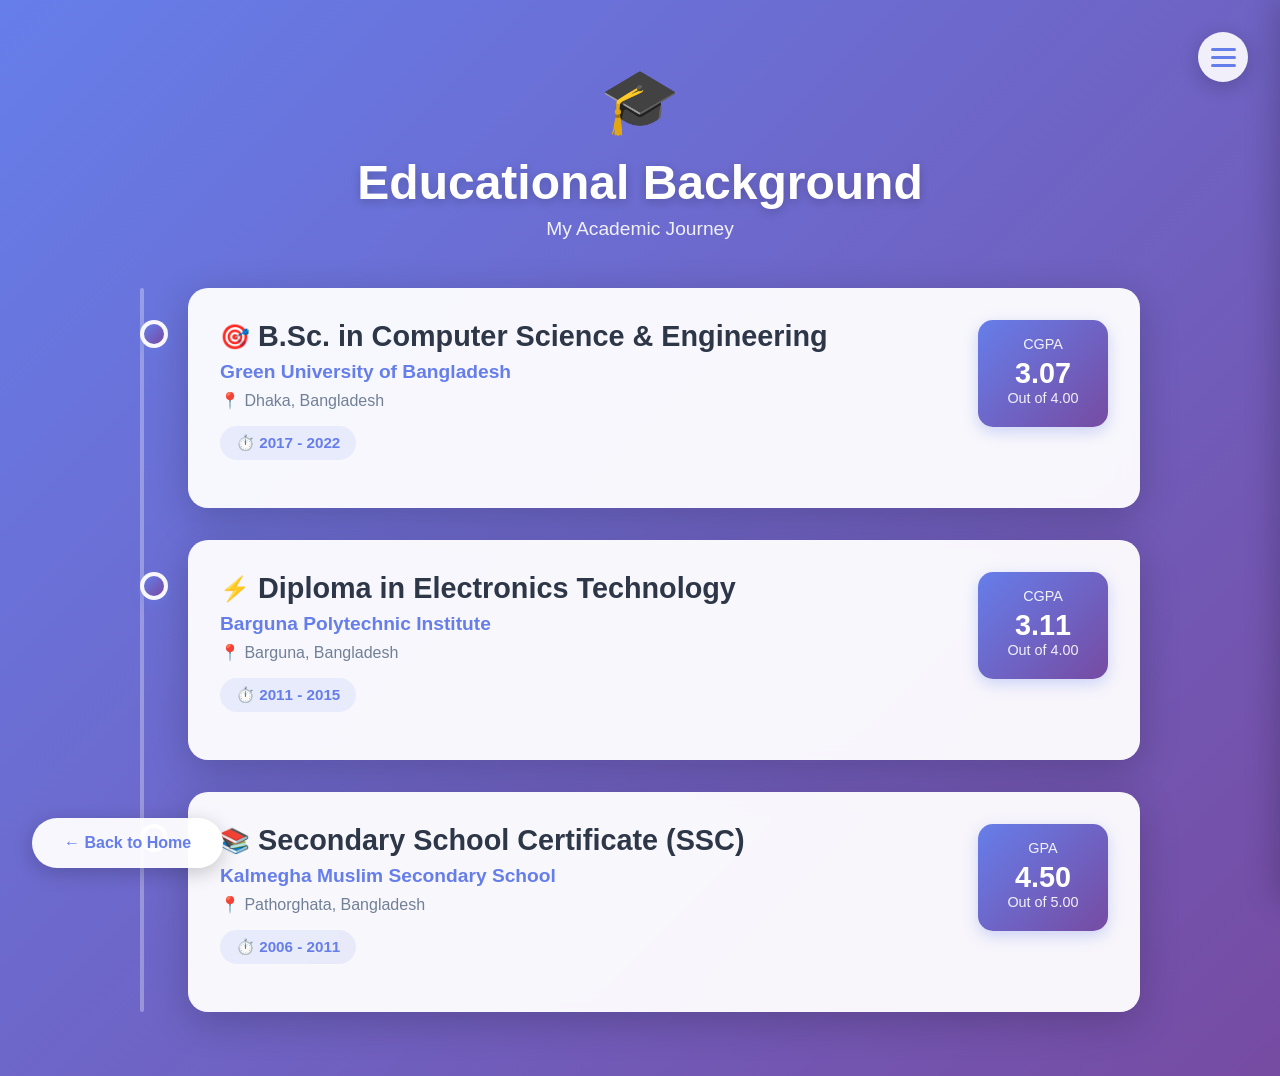
==== education.html @ d60cd069 "add education section" ====
<!DOCTYPE html>
<html lang="en">
<head>
  <meta charset="UTF-8">
  <meta name="viewport" content="width=device-width, initial-scale=1.0">
  <title>Education | Mithun Chandra Howlader</title>
  <style>
    * {
      margin: 0;
      padding: 0;
      box-sizing: border-box;
    }

    body {
      font-family: 'Segoe UI', Tahoma, Geneva, Verdana, sans-serif;
      background: linear-gradient(135deg, #667eea 0%, #764ba2 100%);
      min-height: 100vh;
      padding: 2rem;
    }

    /* Menu Toggle Button */
    .menu-toggle {
      position: fixed;
      top: 2rem;
      right: 2rem;
      width: 50px;
      height: 50px;
      background: rgba(255, 255, 255, 0.9);
      border-radius: 50%;
      display: flex;
      flex-direction: column;
      align-items: center;
      justify-content: center;
      gap: 5px;
      cursor: pointer;
      z-index: 1001;
      box-shadow: 0 5px 20px rgba(0, 0, 0, 0.2);
      transition: all 0.3s;
    }

    .menu-toggle:hover {
      transform: scale(1.1);
    }

    .menu-toggle span {
      width: 25px;
      height: 3px;
      background: #667eea;
      border-radius: 3px;
      transition: all 0.3s;
    }

    .menu-toggle.active span:nth-child(1) {
      transform: rotate(45deg) translate(8px, 8px);
    }

    .menu-toggle.active span:nth-child(2) {
      opacity: 0;
    }

    .menu-toggle.active span:nth-child(3) {
      transform: rotate(-45deg) translate(7px, -7px);
    }

    /* Sidebar Menu */
    .sidebar {
      position: fixed;
      top: 0;
      right: -350px;
      width: 350px;
      height: 100vh;
      background: rgba(255, 255, 255, 0.98);
      backdrop-filter: blur(10px);
      box-shadow: -5px 0 30px rgba(0, 0, 0, 0.2);
      z-index: 1000;
      transition: right 0.4s cubic-bezier(0.68, -0.55, 0.265, 1.55);
      padding: 5rem 2rem 2rem;
      overflow-y: auto;
    }

    .sidebar.active {
      right: 0;
    }

    .sidebar nav ul {
      list-style: none;
    }

    .sidebar nav ul li {
      margin-bottom: 1.5rem;
    }

    .sidebar nav ul li a {
      text-decoration: none;
      color: #2d3748;
      font-size: 1.2rem;
      font-weight: 600;
      display: block;
      padding: 1rem;
      border-radius: 10px;
      transition: all 0.3s;
      position: relative;
      overflow: hidden;
    }

    .sidebar nav ul li a::before {
      content: '';
      position: absolute;
      left: 0;
      top: 0;
      width: 0;
      height: 100%;
      background: linear-gradient(135deg, #667eea 0%, #764ba2 100%);
      transition: width 0.3s;
      z-index: -1;
    }

    .sidebar nav ul li a:hover::before {
      width: 100%;
    }

    .sidebar nav ul li a:hover {
      color: white;
      transform: translateX(10px);
    }

    .sidebar nav ul li a.active {
      background: linear-gradient(135deg, #667eea 0%, #764ba2 100%);
      color: white;
    }

    /* Overlay */
    .overlay {
      position: fixed;
      top: 0;
      left: 0;
      width: 100%;
      height: 100%;
      background: rgba(0, 0, 0, 0.5);
      opacity: 0;
      visibility: hidden;
      transition: all 0.3s;
      z-index: 999;
    }

    .overlay.active {
      opacity: 1;
      visibility: visible;
    }

    /* Page Container */
    .container {
      max-width: 1000px;
      margin: 0 auto;
      padding-top: 2rem;
    }

    /* Page Header */
    .page-header {
      text-align: center;
      margin-bottom: 3rem;
      animation: fadeInDown 0.8s ease-out;
    }

    .page-header h1 {
      font-size: 3rem;
      color: white;
      margin-bottom: 0.5rem;
      text-shadow: 0 3px 10px rgba(0, 0, 0, 0.2);
    }

    .page-header .icon {
      font-size: 4rem;
      margin-bottom: 1rem;
      animation: bounce 2s infinite;
    }

    @keyframes bounce {
      0%, 100% { transform: translateY(0); }
      50% { transform: translateY(-10px); }
    }

    .page-header p {
      color: rgba(255, 255, 255, 0.9);
      font-size: 1.2rem;
    }

    @keyframes fadeInDown {
      from {
        opacity: 0;
        transform: translateY(-30px);
      }
      to {
        opacity: 1;
        transform: translateY(0);
      }
    }

    /* Education Timeline */
    .education-timeline {
      position: relative;
      padding-left: 3rem;
    }

    .education-timeline::before {
      content: '';
      position: absolute;
      left: 0;
      top: 0;
      bottom: 0;
      width: 4px;
      background: rgba(255, 255, 255, 0.3);
      border-radius: 2px;
    }

    /* Education Card */
    .education-card {
      background: rgba(255, 255, 255, 0.95);
      backdrop-filter: blur(10px);
      padding: 2rem;
      border-radius: 20px;
      margin-bottom: 2rem;
      box-shadow: 0 10px 40px rgba(0, 0, 0, 0.2);
      position: relative;
      transition: all 0.3s;
      animation: fadeInUp 0.8s ease-out;
      animation-fill-mode: both;
    }

    .education-card:nth-child(1) { animation-delay: 0.1s; }
    .education-card:nth-child(2) { animation-delay: 0.3s; }
    .education-card:nth-child(3) { animation-delay: 0.5s; }

    @keyframes fadeInUp {
      from {
        opacity: 0;
        transform: translateY(30px);
      }
      to {
        opacity: 1;
        transform: translateY(0);
      }
    }

    .education-card:hover {
      transform: translateY(-5px);
      box-shadow: 0 15px 50px rgba(102, 126, 234, 0.4);
    }

    .education-card::before {
      content: '';
      position: absolute;
      left: -3rem;
      top: 2rem;
      width: 20px;
      height: 20px;
      background: linear-gradient(135deg, #667eea 0%, #764ba2 100%);
      border-radius: 50%;
      border: 4px solid rgba(255, 255, 255, 0.95);
      box-shadow: 0 3px 10px rgba(102, 126, 234, 0.5);
    }

    .degree-header {
      display: flex;
      justify-content: space-between;
      align-items: start;
      margin-bottom: 1rem;
      flex-wrap: wrap;
      gap: 1rem;
    }

    .degree-info h2 {
      font-size: 1.8rem;
      color: #2d3748;
      margin-bottom: 0.5rem;
      display: flex;
      align-items: center;
      gap: 0.5rem;
    }

    .degree-icon {
      font-size: 1.5rem;
    }

    .institution {
      color: #667eea;
      font-size: 1.2rem;
      font-weight: 600;
      margin-bottom: 0.5rem;
    }

    .location {
      color: #718096;
      font-size: 1rem;
      display: flex;
      align-items: center;
      gap: 0.3rem;
    }

    .gpa-box {
      background: linear-gradient(135deg, #667eea 0%, #764ba2 100%);
      color: white;
      padding: 1rem 1.5rem;
      border-radius: 15px;
      text-align: center;
      min-width: 130px;
      box-shadow: 0 5px 15px rgba(102, 126, 234, 0.3);
    }

    .gpa-label {
      font-size: 0.9rem;
      opacity: 0.9;
      margin-bottom: 0.3rem;
    }

    .gpa-value {
      font-size: 1.8rem;
      font-weight: 700;
    }

    .duration {
      display: inline-block;
      background: rgba(102, 126, 234, 0.1);
      color: #667eea;
      padding: 0.5rem 1rem;
      border-radius: 20px;
      font-size: 0.95rem;
      font-weight: 600;
      margin-top: 1rem;
    }

    /* Back Button */
    .back-btn {
      position: fixed;
      bottom: 2rem;
      left: 2rem;
      background: rgba(255, 255, 255, 0.95);
      color: #667eea;
      padding: 1rem 2rem;
      border-radius: 50px;
      text-decoration: none;
      font-weight: 700;
      box-shadow: 0 5px 20px rgba(0, 0, 0, 0.2);
      transition: all 0.3s;
      z-index: 100;
      display: flex;
      align-items: center;
      gap: 0.5rem;
    }

    .back-btn:hover {
      transform: translateY(-3px);
      box-shadow: 0 10px 30px rgba(102, 126, 234, 0.4);
      background: #667eea;
      color: white;
    }

    /* Responsive */
    @media (max-width: 768px) {
      body {
        padding: 1rem;
      }

      .page-header h1 {
        font-size: 2rem;
      }

      .page-header .icon {
        font-size: 3rem;
      }

      .education-timeline {
        padding-left: 2rem;
      }

      .education-card {
        padding: 1.5rem;
      }

      .degree-header {
        flex-direction: column;
      }

      .degree-info h2 {
        font-size: 1.4rem;
      }

      .gpa-box {
        width: 100%;
      }

      .sidebar {
        width: 280px;
        right: -280px;
      }

      .back-btn {
        bottom: 1rem;
        left: 1rem;
        padding: 0.8rem 1.5rem;
        font-size: 0.9rem;
      }
    }
  </style>
</head>
<body>
  <!-- Menu Toggle Button -->
  <div class="menu-toggle" onclick="toggleMenu()">
    <span></span>
    <span></span>
    <span></span>
  </div>

  <!-- Sidebar Menu -->
  <div class="sidebar" id="sidebar">
    <nav>
      <ul>
        <li><a href="index.html">🏠 Home</a></li>
        <li><a href="education.html" class="active">🎓 Education</a></li>
        <li><a href="experience.html">💼 Experience</a></li>
        <li><a href="projects.html">🚀 Projects</a></li>
        <li><a href="skills.html">⚡ Skills & Technology</a></li>
        <li><a href="contact.html">📧 Contact</a></li>
      </ul>
    </nav>
  </div>

  <!-- Overlay -->
  <div class="overlay" id="overlay" onclick="toggleMenu()"></div>

  <!-- Back Button -->
  <a href="index.html" class="back-btn">
    ← Back to Home
  </a>

  <!-- Main Content -->
  <div class="container">
    <!-- Page Header -->
    <div class="page-header">
      <div class="icon">🎓</div>
      <h1>Educational Background</h1>
      <p>My Academic Journey</p>
    </div>

    <!-- Education Timeline -->
    <div class="education-timeline">
      <!-- Bachelor's Degree -->
      <div class="education-card">
        <div class="degree-header">
          <div class="degree-info">
            <h2>
              <span class="degree-icon">🎯</span>
              B.Sc. in Computer Science & Engineering
            </h2>
            <div class="institution">Green University of Bangladesh</div>
            <div class="location">📍 Dhaka, Bangladesh</div>
            <span class="duration">⏱️ 2017 - 2022</span>
          </div>
          <div class="gpa-box">
            <div class="gpa-label">CGPA</div>
            <div class="gpa-value">3.07</div>
            <div class="gpa-label">Out of 4.00</div>
          </div>
        </div>
      </div>

      <!-- Diploma -->
      <div class="education-card">
        <div class="degree-header">
          <div class="degree-info">
            <h2>
              <span class="degree-icon">⚡</span>
              Diploma in Electronics Technology
            </h2>
            <div class="institution">Barguna Polytechnic Institute</div>
            <div class="location">📍 Barguna, Bangladesh</div>
            <span class="duration">⏱️ 2011 - 2015</span>
          </div>
          <div class="gpa-box">
            <div class="gpa-label">CGPA</div>
            <div class="gpa-value">3.11</div>
            <div class="gpa-label">Out of 4.00</div>
          </div>
        </div>
      </div>

      <!-- SSC -->
      <div class="education-card">
        <div class="degree-header">
          <div class="degree-info">
            <h2>
              <span class="degree-icon">📚</span>
              Secondary School Certificate (SSC)
            </h2>
            <div class="institution">Kalmegha Muslim Secondary School</div>
            <div class="location">📍 Pathorghata, Bangladesh</div>
            <span class="duration">⏱️ 2006 - 2011</span>
          </div>
          <div class="gpa-box">
            <div class="gpa-label">GPA</div>
            <div class="gpa-value">4.50</div>
            <div class="gpa-label">Out of 5.00</div>
          </div>
        </div>
      </div>
    </div>
  </div>

  <script>
    function toggleMenu() {
      const sidebar = document.getElementById('sidebar');
      const overlay = document.getElementById('overlay');
      const menuToggle = document.querySelector('.menu-toggle');
      
      sidebar.classList.toggle('active');
      overlay.classList.toggle('active');
      menuToggle.classList.toggle('active');
    }

    // Close menu on escape key
    document.addEventListener('keydown', function(e) {
      if (e.key === 'Escape') {
        const sidebar = document.getElementById('sidebar');
        if (sidebar.classList.contains('active')) {
          toggleMenu();
        }
      }
    });
  </script>
</body>
</html>
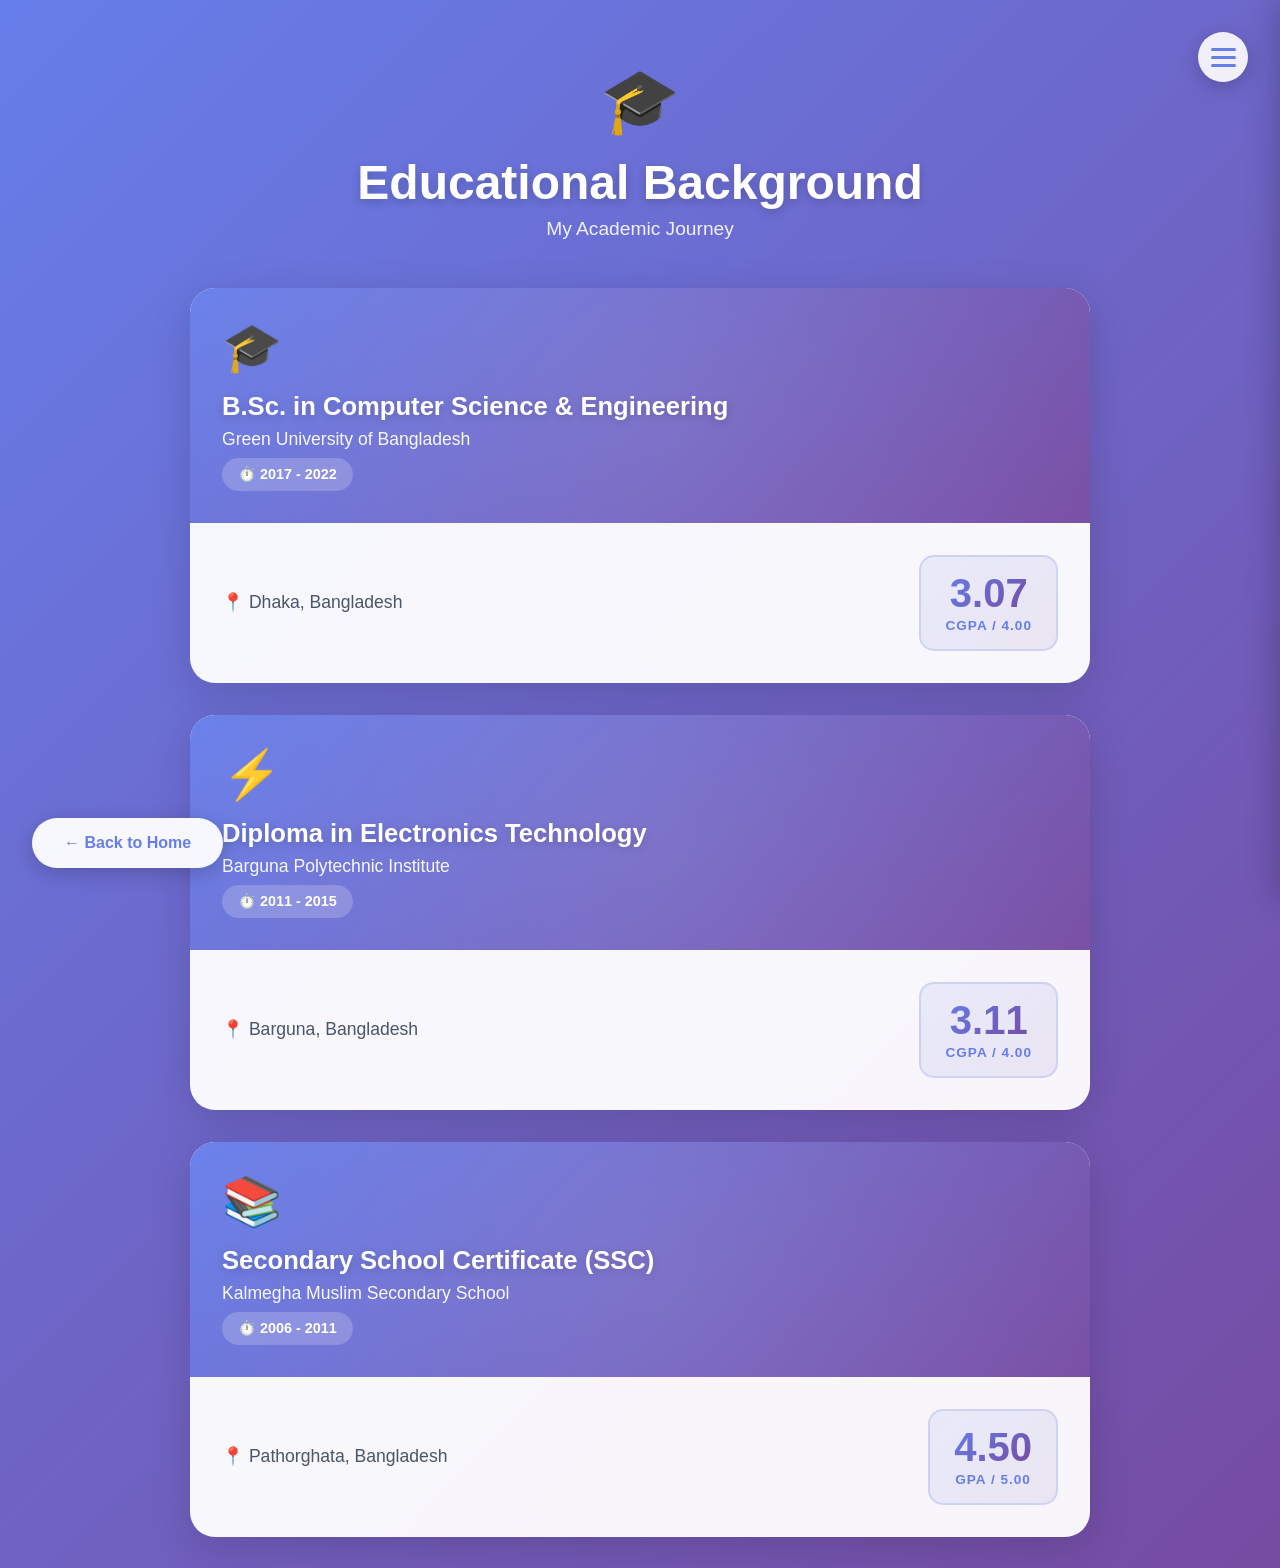
==== commit 6d8cb89d: "update education" ====
--- a/education.html
+++ b/education.html
@@ -196,33 +196,22 @@
       }
     }
 
-    /* Education Timeline */
-    .education-timeline {
-      position: relative;
-      padding-left: 3rem;
-    }
-
-    .education-timeline::before {
-      content: '';
-      position: absolute;
-      left: 0;
-      top: 0;
-      bottom: 0;
-      width: 4px;
-      background: rgba(255, 255, 255, 0.3);
-      border-radius: 2px;
+    /* Education Grid */
+    .education-grid {
+      display: grid;
+      gap: 2rem;
+      max-width: 900px;
+      margin: 0 auto;
     }
 
     /* Education Card */
     .education-card {
       background: rgba(255, 255, 255, 0.95);
       backdrop-filter: blur(10px);
-      padding: 2rem;
-      border-radius: 20px;
-      margin-bottom: 2rem;
-      box-shadow: 0 10px 40px rgba(0, 0, 0, 0.2);
-      position: relative;
-      transition: all 0.3s;
+      border-radius: 25px;
+      overflow: hidden;
+      box-shadow: 0 10px 40px rgba(0, 0, 0, 0.15);
+      transition: all 0.4s cubic-bezier(0.175, 0.885, 0.32, 1.275);
       animation: fadeInUp 0.8s ease-out;
       animation-fill-mode: both;
     }
@@ -234,99 +223,131 @@
     @keyframes fadeInUp {
       from {
         opacity: 0;
-        transform: translateY(30px);
+        transform: translateY(50px) scale(0.95);
       }
       to {
         opacity: 1;
-        transform: translateY(0);
+        transform: translateY(0) scale(1);
       }
     }
 
     .education-card:hover {
-      transform: translateY(-5px);
-      box-shadow: 0 15px 50px rgba(102, 126, 234, 0.4);
-    }
-
-    .education-card::before {
+      transform: translateY(-10px) scale(1.02);
+      box-shadow: 0 20px 60px rgba(102, 126, 234, 0.35);
+    }
+
+    /* Card Header with Gradient */
+    .card-header {
+      background: linear-gradient(135deg, #667eea 0%, #764ba2 100%);
+      padding: 2rem;
+      position: relative;
+      overflow: hidden;
+    }
+
+    .card-header::before {
       content: '';
       position: absolute;
-      left: -3rem;
-      top: 2rem;
-      width: 20px;
-      height: 20px;
-      background: linear-gradient(135deg, #667eea 0%, #764ba2 100%);
-      border-radius: 50%;
-      border: 4px solid rgba(255, 255, 255, 0.95);
-      box-shadow: 0 3px 10px rgba(102, 126, 234, 0.5);
-    }
-
-    .degree-header {
+      top: -50%;
+      right: -50%;
+      width: 200%;
+      height: 200%;
+      background: radial-gradient(circle, rgba(255,255,255,0.1) 0%, transparent 70%);
+      animation: pulse 4s ease-in-out infinite;
+    }
+
+    @keyframes pulse {
+      0%, 100% { transform: scale(1); opacity: 0.5; }
+      50% { transform: scale(1.1); opacity: 0.8; }
+    }
+
+    .degree-icon {
+      font-size: 3rem;
+      margin-bottom: 1rem;
+      display: inline-block;
+      animation: float 3s ease-in-out infinite;
+    }
+
+    @keyframes float {
+      0%, 100% { transform: translateY(0); }
+      50% { transform: translateY(-10px); }
+    }
+
+    .degree-title {
+      font-size: 1.6rem;
+      color: white;
+      font-weight: 700;
+      margin-bottom: 0.5rem;
+      text-shadow: 0 2px 10px rgba(0, 0, 0, 0.2);
+    }
+
+    .institution {
+      color: rgba(255, 255, 255, 0.95);
+      font-size: 1.1rem;
+      font-weight: 500;
+      margin-bottom: 0.5rem;
+    }
+
+    .duration {
+      display: inline-flex;
+      align-items: center;
+      gap: 0.5rem;
+      background: rgba(255, 255, 255, 0.2);
+      color: white;
+      padding: 0.5rem 1rem;
+      border-radius: 20px;
+      font-size: 0.9rem;
+      font-weight: 600;
+      backdrop-filter: blur(10px);
+    }
+
+    /* Card Body */
+    .card-body {
+      padding: 2rem;
       display: flex;
       justify-content: space-between;
-      align-items: start;
-      margin-bottom: 1rem;
-      flex-wrap: wrap;
-      gap: 1rem;
-    }
-
-    .degree-info h2 {
-      font-size: 1.8rem;
-      color: #2d3748;
-      margin-bottom: 0.5rem;
+      align-items: center;
+      gap: 2rem;
+    }
+
+    .location-info {
+      flex: 1;
+    }
+
+    .location {
+      color: #4a5568;
+      font-size: 1.1rem;
       display: flex;
       align-items: center;
       gap: 0.5rem;
-    }
-
-    .degree-icon {
-      font-size: 1.5rem;
-    }
-
-    .institution {
+      font-weight: 500;
+    }
+
+    /* Simple Grade Display */
+    .grade-display {
+      text-align: center;
+      padding: 1rem 1.5rem;
+      background: linear-gradient(135deg, rgba(102, 126, 234, 0.1) 0%, rgba(118, 75, 162, 0.1) 100%);
+      border-radius: 15px;
+      border: 2px solid rgba(102, 126, 234, 0.2);
+    }
+
+    .grade-value {
+      font-size: 2.5rem;
+      font-weight: 800;
+      background: linear-gradient(135deg, #667eea 0%, #764ba2 100%);
+      -webkit-background-clip: text;
+      -webkit-text-fill-color: transparent;
+      background-clip: text;
+      line-height: 1;
+      margin-bottom: 0.3rem;
+    }
+
+    .grade-label {
+      font-size: 0.85rem;
       color: #667eea;
-      font-size: 1.2rem;
       font-weight: 600;
-      margin-bottom: 0.5rem;
-    }
-
-    .location {
-      color: #718096;
-      font-size: 1rem;
-      display: flex;
-      align-items: center;
-      gap: 0.3rem;
-    }
-
-    .gpa-box {
-      background: linear-gradient(135deg, #667eea 0%, #764ba2 100%);
-      color: white;
-      padding: 1rem 1.5rem;
-      border-radius: 15px;
-      text-align: center;
-      min-width: 130px;
-      box-shadow: 0 5px 15px rgba(102, 126, 234, 0.3);
-    }
-
-    .gpa-label {
-      font-size: 0.9rem;
-      opacity: 0.9;
-      margin-bottom: 0.3rem;
-    }
-
-    .gpa-value {
-      font-size: 1.8rem;
-      font-weight: 700;
-    }
-
-    .duration {
-      display: inline-block;
-      background: rgba(102, 126, 234, 0.1);
-      color: #667eea;
-      padding: 0.5rem 1rem;
-      border-radius: 20px;
-      font-size: 0.95rem;
-      font-weight: 600;
-      margin-top: 1rem;
+      text-transform: uppercase;
+      letter-spacing: 1px;
     }
 
     /* Back Button */
@@ -369,23 +390,21 @@
         font-size: 3rem;
       }
 
-      .education-timeline {
-        padding-left: 2rem;
+      .education-grid {
+        padding-left: 0;
       }
 
       .education-card {
-        padding: 1.5rem;
-      }
-
-      .degree-header {
+        margin-bottom: 0;
+      }
+
+      .card-body {
         flex-direction: column;
-      }
-
-      .degree-info h2 {
-        font-size: 1.4rem;
-      }
-
-      .gpa-box {
+        align-items: stretch;
+        gap: 1.5rem;
+      }
+
+      .grade-display {
         width: 100%;
       }
 
@@ -442,64 +461,61 @@
       <p>My Academic Journey</p>
     </div>
 
-    <!-- Education Timeline -->
-    <div class="education-timeline">
+    <!-- Education Grid -->
+    <div class="education-grid">
       <!-- Bachelor's Degree -->
       <div class="education-card">
-        <div class="degree-header">
-          <div class="degree-info">
-            <h2>
-              <span class="degree-icon">🎯</span>
-              B.Sc. in Computer Science & Engineering
-            </h2>
-            <div class="institution">Green University of Bangladesh</div>
+        <div class="card-header">
+          <div class="degree-icon">🎓</div>
+          <h2 class="degree-title">B.Sc. in Computer Science & Engineering</h2>
+          <div class="institution">Green University of Bangladesh</div>
+          <span class="duration">⏱️ 2017 - 2022</span>
+        </div>
+        <div class="card-body">
+          <div class="location-info">
             <div class="location">📍 Dhaka, Bangladesh</div>
-            <span class="duration">⏱️ 2017 - 2022</span>
           </div>
-          <div class="gpa-box">
-            <div class="gpa-label">CGPA</div>
-            <div class="gpa-value">3.07</div>
-            <div class="gpa-label">Out of 4.00</div>
+          <div class="grade-display">
+            <div class="grade-value">3.07</div>
+            <div class="grade-label">CGPA / 4.00</div>
           </div>
         </div>
       </div>
 
       <!-- Diploma -->
       <div class="education-card">
-        <div class="degree-header">
-          <div class="degree-info">
-            <h2>
-              <span class="degree-icon">⚡</span>
-              Diploma in Electronics Technology
-            </h2>
-            <div class="institution">Barguna Polytechnic Institute</div>
+        <div class="card-header">
+          <div class="degree-icon">⚡</div>
+          <h2 class="degree-title">Diploma in Electronics Technology</h2>
+          <div class="institution">Barguna Polytechnic Institute</div>
+          <span class="duration">⏱️ 2011 - 2015</span>
+        </div>
+        <div class="card-body">
+          <div class="location-info">
             <div class="location">📍 Barguna, Bangladesh</div>
-            <span class="duration">⏱️ 2011 - 2015</span>
           </div>
-          <div class="gpa-box">
-            <div class="gpa-label">CGPA</div>
-            <div class="gpa-value">3.11</div>
-            <div class="gpa-label">Out of 4.00</div>
+          <div class="grade-display">
+            <div class="grade-value">3.11</div>
+            <div class="grade-label">CGPA / 4.00</div>
           </div>
         </div>
       </div>
 
       <!-- SSC -->
       <div class="education-card">
-        <div class="degree-header">
-          <div class="degree-info">
-            <h2>
-              <span class="degree-icon">📚</span>
-              Secondary School Certificate (SSC)
-            </h2>
-            <div class="institution">Kalmegha Muslim Secondary School</div>
+        <div class="card-header">
+          <div class="degree-icon">📚</div>
+          <h2 class="degree-title">Secondary School Certificate (SSC)</h2>
+          <div class="institution">Kalmegha Muslim Secondary School</div>
+          <span class="duration">⏱️ 2006 - 2011</span>
+        </div>
+        <div class="card-body">
+          <div class="location-info">
             <div class="location">📍 Pathorghata, Bangladesh</div>
-            <span class="duration">⏱️ 2006 - 2011</span>
           </div>
-          <div class="gpa-box">
-            <div class="gpa-label">GPA</div>
-            <div class="gpa-value">4.50</div>
-            <div class="gpa-label">Out of 5.00</div>
+          <div class="grade-display">
+            <div class="grade-value">4.50</div>
+            <div class="grade-label">GPA / 5.00</div>
           </div>
         </div>
       </div>
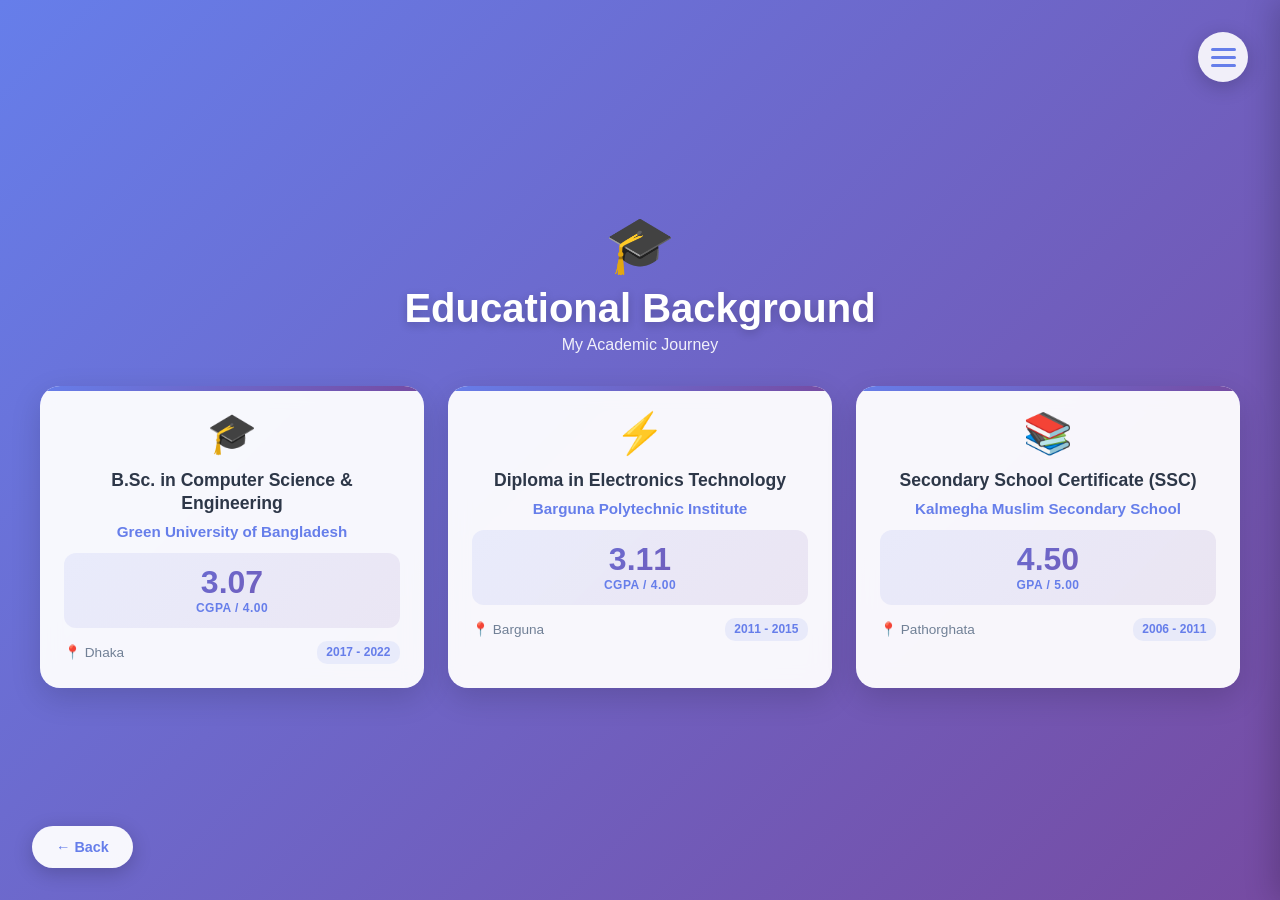
==== commit 0dfdc67f: "update" ====
--- a/education.html
+++ b/education.html
@@ -14,7 +14,11 @@
     body {
       font-family: 'Segoe UI', Tahoma, Geneva, Verdana, sans-serif;
       background: linear-gradient(135deg, #667eea 0%, #764ba2 100%);
-      min-height: 100vh;
+      height: 100vh;
+      overflow: hidden;
+      display: flex;
+      align-items: center;
+      justify-content: center;
       padding: 2rem;
     }
 
@@ -148,30 +152,22 @@
       visibility: visible;
     }
 
-    /* Page Container */
+    /* Main Container */
     .container {
-      max-width: 1000px;
-      margin: 0 auto;
-      padding-top: 2rem;
+      max-width: 1200px;
+      width: 100%;
+      text-align: center;
     }
 
     /* Page Header */
     .page-header {
-      text-align: center;
-      margin-bottom: 3rem;
-      animation: fadeInDown 0.8s ease-out;
-    }
-
-    .page-header h1 {
-      font-size: 3rem;
-      color: white;
+      margin-bottom: 2rem;
+      animation: fadeInDown 0.6s ease-out;
+    }
+
+    .page-header .icon {
+      font-size: 3.5rem;
       margin-bottom: 0.5rem;
-      text-shadow: 0 3px 10px rgba(0, 0, 0, 0.2);
-    }
-
-    .page-header .icon {
-      font-size: 4rem;
-      margin-bottom: 1rem;
       animation: bounce 2s infinite;
     }
 
@@ -180,9 +176,16 @@
       50% { transform: translateY(-10px); }
     }
 
+    .page-header h1 {
+      font-size: 2.5rem;
+      color: white;
+      margin-bottom: 0.3rem;
+      text-shadow: 0 3px 10px rgba(0, 0, 0, 0.2);
+    }
+
     .page-header p {
       color: rgba(255, 255, 255, 0.9);
-      font-size: 1.2rem;
+      font-size: 1rem;
     }
 
     @keyframes fadeInDown {
@@ -196,158 +199,134 @@
       }
     }
 
-    /* Education Grid */
+    /* Education Grid - 3 Columns */
     .education-grid {
       display: grid;
-      gap: 2rem;
-      max-width: 900px;
-      margin: 0 auto;
-    }
-
-    /* Education Card */
+      grid-template-columns: repeat(3, 1fr);
+      gap: 1.5rem;
+      animation: fadeInUp 0.8s ease-out 0.2s both;
+    }
+
+    @keyframes fadeInUp {
+      from {
+        opacity: 0;
+        transform: translateY(30px);
+      }
+      to {
+        opacity: 1;
+        transform: translateY(0);
+      }
+    }
+
+    /* Compact Education Card */
     .education-card {
       background: rgba(255, 255, 255, 0.95);
       backdrop-filter: blur(10px);
-      border-radius: 25px;
-      overflow: hidden;
-      box-shadow: 0 10px 40px rgba(0, 0, 0, 0.15);
-      transition: all 0.4s cubic-bezier(0.175, 0.885, 0.32, 1.275);
-      animation: fadeInUp 0.8s ease-out;
-      animation-fill-mode: both;
-    }
-
-    .education-card:nth-child(1) { animation-delay: 0.1s; }
-    .education-card:nth-child(2) { animation-delay: 0.3s; }
-    .education-card:nth-child(3) { animation-delay: 0.5s; }
-
-    @keyframes fadeInUp {
-      from {
-        opacity: 0;
-        transform: translateY(50px) scale(0.95);
-      }
-      to {
-        opacity: 1;
-        transform: translateY(0) scale(1);
-      }
-    }
-
-    .education-card:hover {
-      transform: translateY(-10px) scale(1.02);
-      box-shadow: 0 20px 60px rgba(102, 126, 234, 0.35);
-    }
-
-    /* Card Header with Gradient */
-    .card-header {
-      background: linear-gradient(135deg, #667eea 0%, #764ba2 100%);
-      padding: 2rem;
+      border-radius: 20px;
+      padding: 1.5rem;
+      box-shadow: 0 10px 30px rgba(0, 0, 0, 0.15);
+      transition: all 0.3s cubic-bezier(0.175, 0.885, 0.32, 1.275);
       position: relative;
       overflow: hidden;
     }
 
-    .card-header::before {
+    .education-card::before {
       content: '';
       position: absolute;
-      top: -50%;
-      right: -50%;
-      width: 200%;
-      height: 200%;
-      background: radial-gradient(circle, rgba(255,255,255,0.1) 0%, transparent 70%);
-      animation: pulse 4s ease-in-out infinite;
-    }
-
-    @keyframes pulse {
-      0%, 100% { transform: scale(1); opacity: 0.5; }
-      50% { transform: scale(1.1); opacity: 0.8; }
+      top: 0;
+      left: 0;
+      right: 0;
+      height: 5px;
+      background: linear-gradient(135deg, #667eea 0%, #764ba2 100%);
+    }
+
+    .education-card:hover {
+      transform: translateY(-10px) scale(1.03);
+      box-shadow: 0 20px 50px rgba(102, 126, 234, 0.4);
     }
 
     .degree-icon {
-      font-size: 3rem;
-      margin-bottom: 1rem;
+      font-size: 2.5rem;
+      margin-bottom: 0.8rem;
       display: inline-block;
       animation: float 3s ease-in-out infinite;
     }
 
+    .education-card:nth-child(2) .degree-icon {
+      animation-delay: 0.5s;
+    }
+
+    .education-card:nth-child(3) .degree-icon {
+      animation-delay: 1s;
+    }
+
     @keyframes float {
       0%, 100% { transform: translateY(0); }
-      50% { transform: translateY(-10px); }
+      50% { transform: translateY(-8px); }
     }
 
     .degree-title {
-      font-size: 1.6rem;
-      color: white;
+      font-size: 1.1rem;
+      color: #2d3748;
       font-weight: 700;
       margin-bottom: 0.5rem;
-      text-shadow: 0 2px 10px rgba(0, 0, 0, 0.2);
+      line-height: 1.3;
     }
 
     .institution {
-      color: rgba(255, 255, 255, 0.95);
-      font-size: 1.1rem;
-      font-weight: 500;
-      margin-bottom: 0.5rem;
-    }
-
-    .duration {
-      display: inline-flex;
-      align-items: center;
-      gap: 0.5rem;
-      background: rgba(255, 255, 255, 0.2);
-      color: white;
-      padding: 0.5rem 1rem;
-      border-radius: 20px;
-      font-size: 0.9rem;
+      color: #667eea;
+      font-size: 0.95rem;
       font-weight: 600;
-      backdrop-filter: blur(10px);
-    }
-
-    /* Card Body */
-    .card-body {
-      padding: 2rem;
-      display: flex;
-      justify-content: space-between;
-      align-items: center;
-      gap: 2rem;
-    }
-
-    .location-info {
-      flex: 1;
-    }
-
-    .location {
-      color: #4a5568;
-      font-size: 1.1rem;
-      display: flex;
-      align-items: center;
-      gap: 0.5rem;
-      font-weight: 500;
-    }
-
-    /* Simple Grade Display */
+      margin-bottom: 0.8rem;
+    }
+
     .grade-display {
-      text-align: center;
-      padding: 1rem 1.5rem;
       background: linear-gradient(135deg, rgba(102, 126, 234, 0.1) 0%, rgba(118, 75, 162, 0.1) 100%);
-      border-radius: 15px;
-      border: 2px solid rgba(102, 126, 234, 0.2);
+      border-radius: 12px;
+      padding: 0.8rem;
+      margin-bottom: 0.8rem;
     }
 
     .grade-value {
-      font-size: 2.5rem;
+      font-size: 2rem;
       font-weight: 800;
       background: linear-gradient(135deg, #667eea 0%, #764ba2 100%);
       -webkit-background-clip: text;
       -webkit-text-fill-color: transparent;
       background-clip: text;
       line-height: 1;
-      margin-bottom: 0.3rem;
     }
 
     .grade-label {
-      font-size: 0.85rem;
+      font-size: 0.75rem;
       color: #667eea;
       font-weight: 600;
       text-transform: uppercase;
-      letter-spacing: 1px;
+      letter-spacing: 0.5px;
+      margin-top: 0.2rem;
+    }
+
+    .card-footer {
+      display: flex;
+      justify-content: space-between;
+      align-items: center;
+      font-size: 0.85rem;
+      color: #718096;
+    }
+
+    .location {
+      display: flex;
+      align-items: center;
+      gap: 0.3rem;
+    }
+
+    .duration {
+      background: rgba(102, 126, 234, 0.1);
+      color: #667eea;
+      padding: 0.3rem 0.6rem;
+      border-radius: 10px;
+      font-weight: 600;
+      font-size: 0.75rem;
     }
 
     /* Back Button */
@@ -357,7 +336,7 @@
       left: 2rem;
       background: rgba(255, 255, 255, 0.95);
       color: #667eea;
-      padding: 1rem 2rem;
+      padding: 0.8rem 1.5rem;
       border-radius: 50px;
       text-decoration: none;
       font-weight: 700;
@@ -367,6 +346,7 @@
       display: flex;
       align-items: center;
       gap: 0.5rem;
+      font-size: 0.9rem;
     }
 
     .back-btn:hover {
@@ -377,35 +357,30 @@
     }
 
     /* Responsive */
+    @media (max-width: 1024px) {
+      .education-grid {
+        grid-template-columns: 1fr;
+        gap: 1rem;
+      }
+
+      body {
+        overflow-y: auto;
+        height: auto;
+        min-height: 100vh;
+      }
+
+      .container {
+        padding: 1rem 0;
+      }
+    }
+
     @media (max-width: 768px) {
-      body {
-        padding: 1rem;
+      .page-header .icon {
+        font-size: 2.5rem;
       }
 
       .page-header h1 {
-        font-size: 2rem;
-      }
-
-      .page-header .icon {
-        font-size: 3rem;
-      }
-
-      .education-grid {
-        padding-left: 0;
-      }
-
-      .education-card {
-        margin-bottom: 0;
-      }
-
-      .card-body {
-        flex-direction: column;
-        align-items: stretch;
-        gap: 1.5rem;
-      }
-
-      .grade-display {
-        width: 100%;
+        font-size: 1.8rem;
       }
 
       .sidebar {
@@ -416,8 +391,6 @@
       .back-btn {
         bottom: 1rem;
         left: 1rem;
-        padding: 0.8rem 1.5rem;
-        font-size: 0.9rem;
       }
     }
   </style>
@@ -449,7 +422,7 @@
 
   <!-- Back Button -->
   <a href="index.html" class="back-btn">
-    ← Back to Home
+    ← Back
   </a>
 
   <!-- Main Content -->
@@ -465,58 +438,52 @@
     <div class="education-grid">
       <!-- Bachelor's Degree -->
       <div class="education-card">
-        <div class="card-header">
-          <div class="degree-icon">🎓</div>
-          <h2 class="degree-title">B.Sc. in Computer Science & Engineering</h2>
-          <div class="institution">Green University of Bangladesh</div>
-          <span class="duration">⏱️ 2017 - 2022</span>
+        <div class="degree-icon">🎓</div>
+        <h2 class="degree-title">B.Sc. in Computer Science & Engineering</h2>
+        <div class="institution">Green University of Bangladesh</div>
+        
+        <div class="grade-display">
+          <div class="grade-value">3.07</div>
+          <div class="grade-label">CGPA / 4.00</div>
         </div>
-        <div class="card-body">
-          <div class="location-info">
-            <div class="location">📍 Dhaka, Bangladesh</div>
-          </div>
-          <div class="grade-display">
-            <div class="grade-value">3.07</div>
-            <div class="grade-label">CGPA / 4.00</div>
-          </div>
+
+        <div class="card-footer">
+          <div class="location">📍 Dhaka</div>
+          <div class="duration">2017 - 2022</div>
         </div>
       </div>
 
       <!-- Diploma -->
       <div class="education-card">
-        <div class="card-header">
-          <div class="degree-icon">⚡</div>
-          <h2 class="degree-title">Diploma in Electronics Technology</h2>
-          <div class="institution">Barguna Polytechnic Institute</div>
-          <span class="duration">⏱️ 2011 - 2015</span>
+        <div class="degree-icon">⚡</div>
+        <h2 class="degree-title">Diploma in Electronics Technology</h2>
+        <div class="institution">Barguna Polytechnic Institute</div>
+        
+        <div class="grade-display">
+          <div class="grade-value">3.11</div>
+          <div class="grade-label">CGPA / 4.00</div>
         </div>
-        <div class="card-body">
-          <div class="location-info">
-            <div class="location">📍 Barguna, Bangladesh</div>
-          </div>
-          <div class="grade-display">
-            <div class="grade-value">3.11</div>
-            <div class="grade-label">CGPA / 4.00</div>
-          </div>
+
+        <div class="card-footer">
+          <div class="location">📍 Barguna</div>
+          <div class="duration">2011 - 2015</div>
         </div>
       </div>
 
       <!-- SSC -->
       <div class="education-card">
-        <div class="card-header">
-          <div class="degree-icon">📚</div>
-          <h2 class="degree-title">Secondary School Certificate (SSC)</h2>
-          <div class="institution">Kalmegha Muslim Secondary School</div>
-          <span class="duration">⏱️ 2006 - 2011</span>
+        <div class="degree-icon">📚</div>
+        <h2 class="degree-title">Secondary School Certificate (SSC)</h2>
+        <div class="institution">Kalmegha Muslim Secondary School</div>
+        
+        <div class="grade-display">
+          <div class="grade-value">4.50</div>
+          <div class="grade-label">GPA / 5.00</div>
         </div>
-        <div class="card-body">
-          <div class="location-info">
-            <div class="location">📍 Pathorghata, Bangladesh</div>
-          </div>
-          <div class="grade-display">
-            <div class="grade-value">4.50</div>
-            <div class="grade-label">GPA / 5.00</div>
-          </div>
+
+        <div class="card-footer">
+          <div class="location">📍 Pathorghata</div>
+          <div class="duration">2006 - 2011</div>
         </div>
       </div>
     </div>
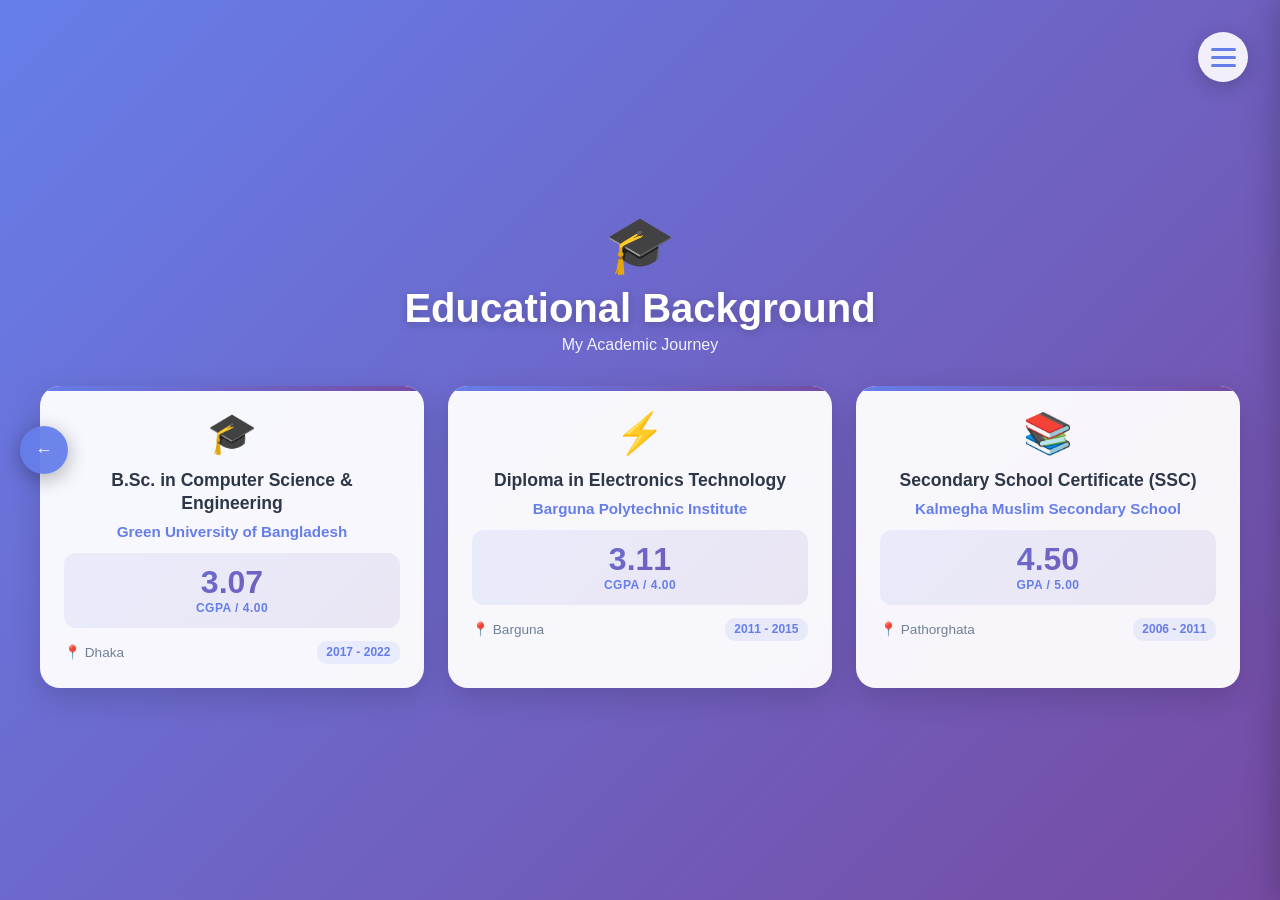
==== commit 4f4b0a64: "update new page" ====
--- a/education.html
+++ b/education.html
@@ -103,29 +103,11 @@
       padding: 1rem;
       border-radius: 10px;
       transition: all 0.3s;
-      position: relative;
-      overflow: hidden;
-    }
-
-    .sidebar nav ul li a::before {
-      content: '';
-      position: absolute;
-      left: 0;
-      top: 0;
-      width: 0;
-      height: 100%;
-      background: linear-gradient(135deg, #667eea 0%, #764ba2 100%);
-      transition: width 0.3s;
-      z-index: -1;
-    }
-
-    .sidebar nav ul li a:hover::before {
-      width: 100%;
     }
 
     .sidebar nav ul li a:hover {
-      color: white;
-      transform: translateX(10px);
+      background: rgba(102, 126, 234, 0.1);
+      color: #667eea;
     }
 
     .sidebar nav ul li a.active {
@@ -329,31 +311,36 @@
       font-size: 0.75rem;
     }
 
-    /* Back Button */
+    /* Back Button - Fixed Round */
     .back-btn {
       position: fixed;
-      bottom: 2rem;
-      left: 2rem;
-      background: rgba(255, 255, 255, 0.95);
-      color: #667eea;
-      padding: 0.8rem 1.5rem;
-      border-radius: 50px;
-      text-decoration: none;
-      font-weight: 700;
-      box-shadow: 0 5px 20px rgba(0, 0, 0, 0.2);
-      transition: all 0.3s;
-      z-index: 100;
+      left: 1.25rem;
+      top: 50%;
+      transform: translateY(-50%);
+      width: 48px;
+      height: 48px;
       display: flex;
       align-items: center;
-      gap: 0.5rem;
-      font-size: 0.9rem;
+      justify-content: center;
+      background: rgba(102, 126, 234, 0.95);
+      color: white;
+      border-radius: 50%;
+      text-decoration: none;
+      box-shadow: 0 5px 20px rgba(0, 0, 0, 0.3);
+      z-index: 100;
+      font-size: 1.1rem;
+      cursor: pointer;
     }
 
     .back-btn:hover {
-      transform: translateY(-3px);
-      box-shadow: 0 10px 30px rgba(102, 126, 234, 0.4);
       background: #667eea;
-      color: white;
+      transform: translateY(-50%) scale(1.05);
+      box-shadow: 0 8px 25px rgba(102, 126, 234, 0.5);
+    }
+
+    /* Hide extra back buttons */
+    .back-btn-bottom {
+      display: none;
     }
 
     /* Responsive */
@@ -389,8 +376,12 @@
       }
 
       .back-btn {
-        bottom: 1rem;
         left: 1rem;
+        bottom: auto;
+        width: 40px;
+        height: 40px;
+        font-size: 1rem;
+        padding: 0;
       }
     }
   </style>
@@ -421,9 +412,7 @@
   <div class="overlay" id="overlay" onclick="toggleMenu()"></div>
 
   <!-- Back Button -->
-  <a href="index.html" class="back-btn">
-    ← Back
-  </a>
+  <a href="index.html" class="back-btn" aria-label="Home">←</a>
 
   <!-- Main Content -->
   <div class="container">
@@ -500,6 +489,11 @@
       menuToggle.classList.toggle('active');
     }
 
+    // Back button
+    function goBack() {
+      window.history.back();
+    }
+
     // Close menu on escape key
     document.addEventListener('keydown', function(e) {
       if (e.key === 'Escape') {
@@ -510,5 +504,6 @@
       }
     });
   </script>
+  <!-- <footer class="site-footer">© 2025 MCH — All rights reserved @MCH</footer> -->
 </body>
 </html>
